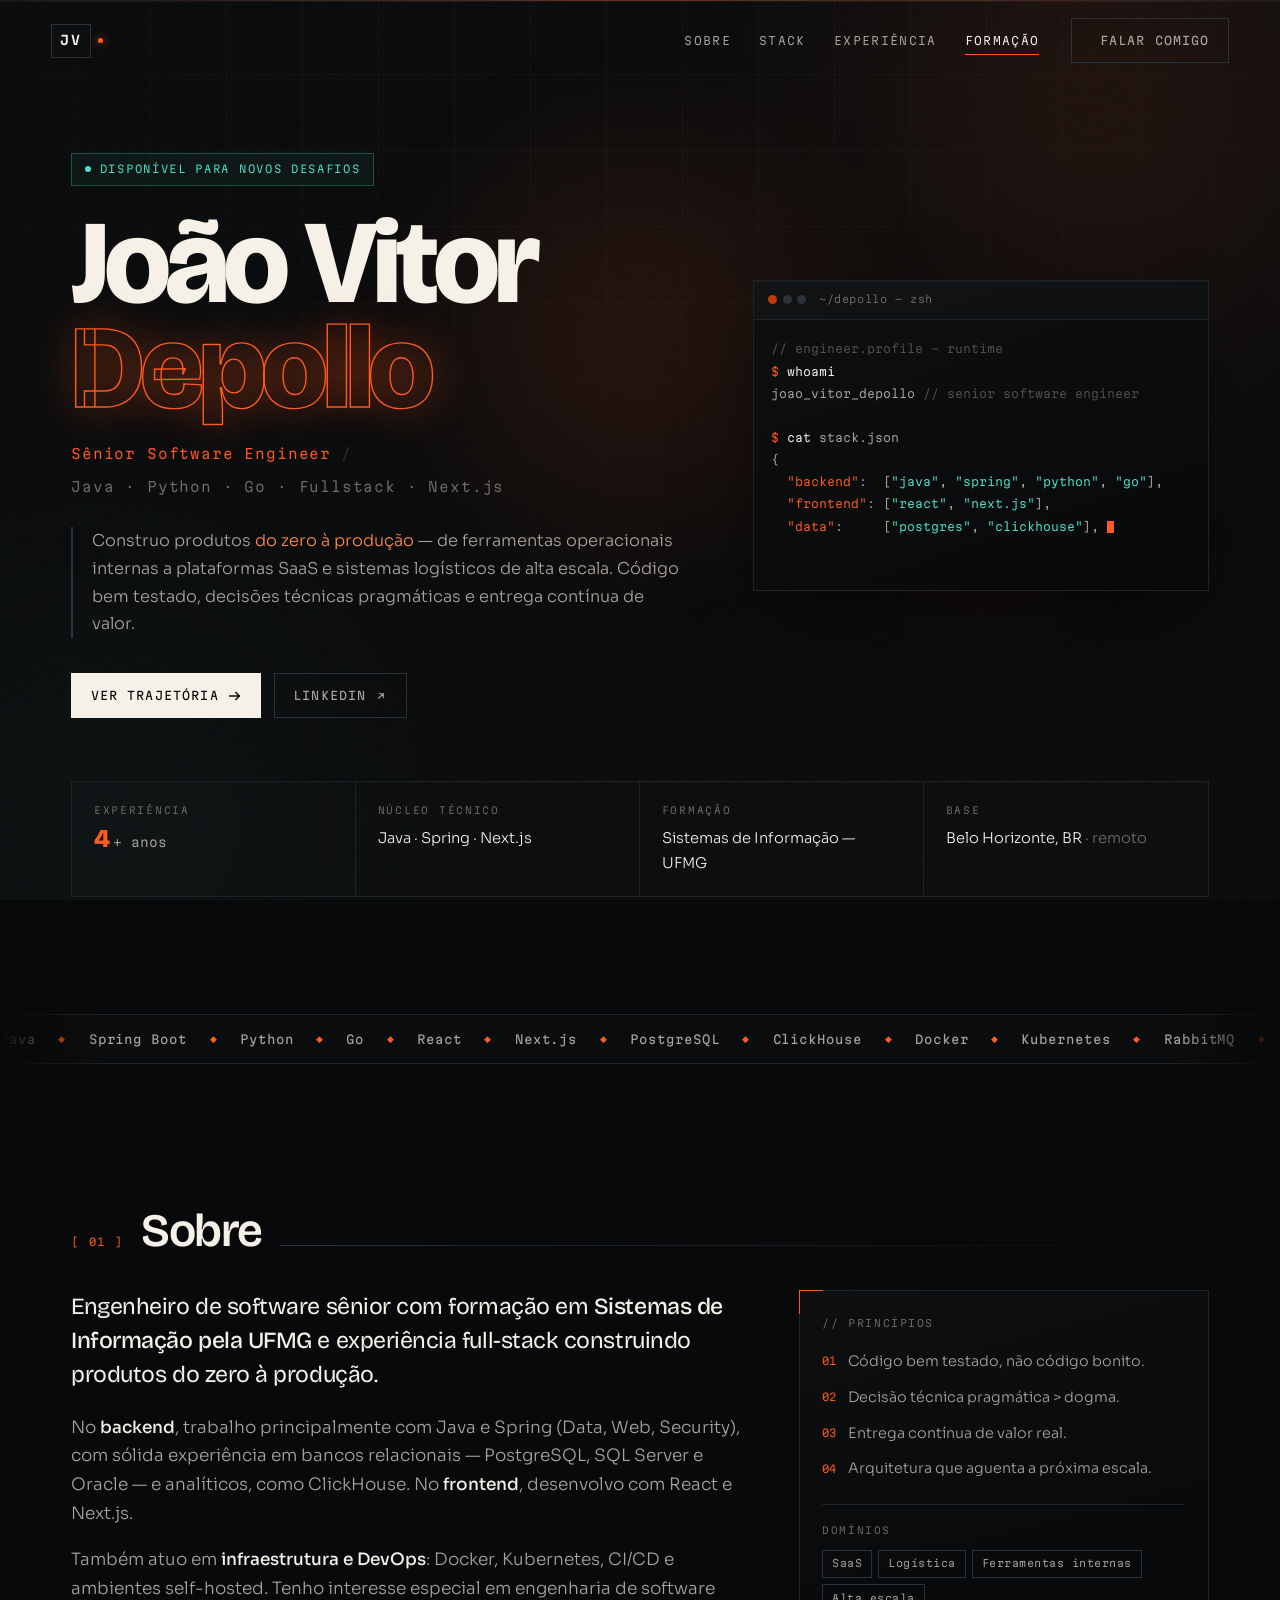
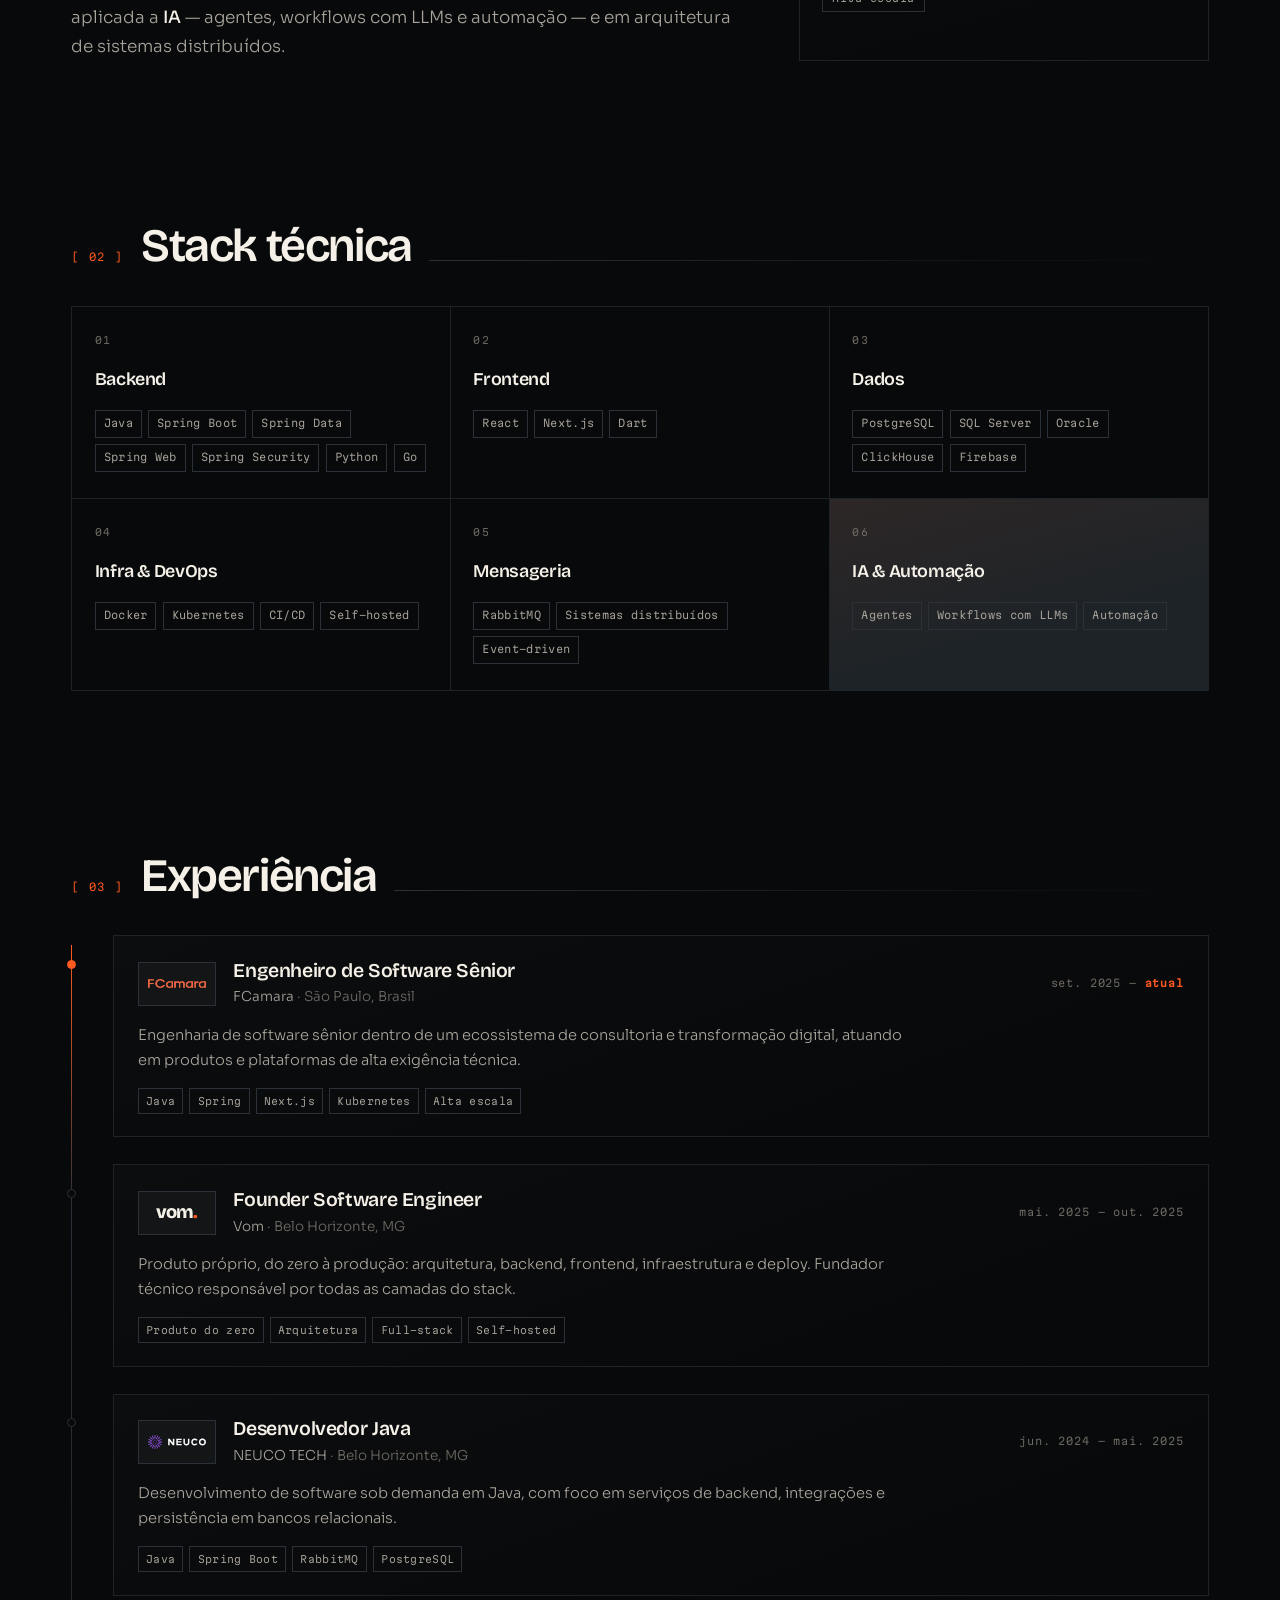
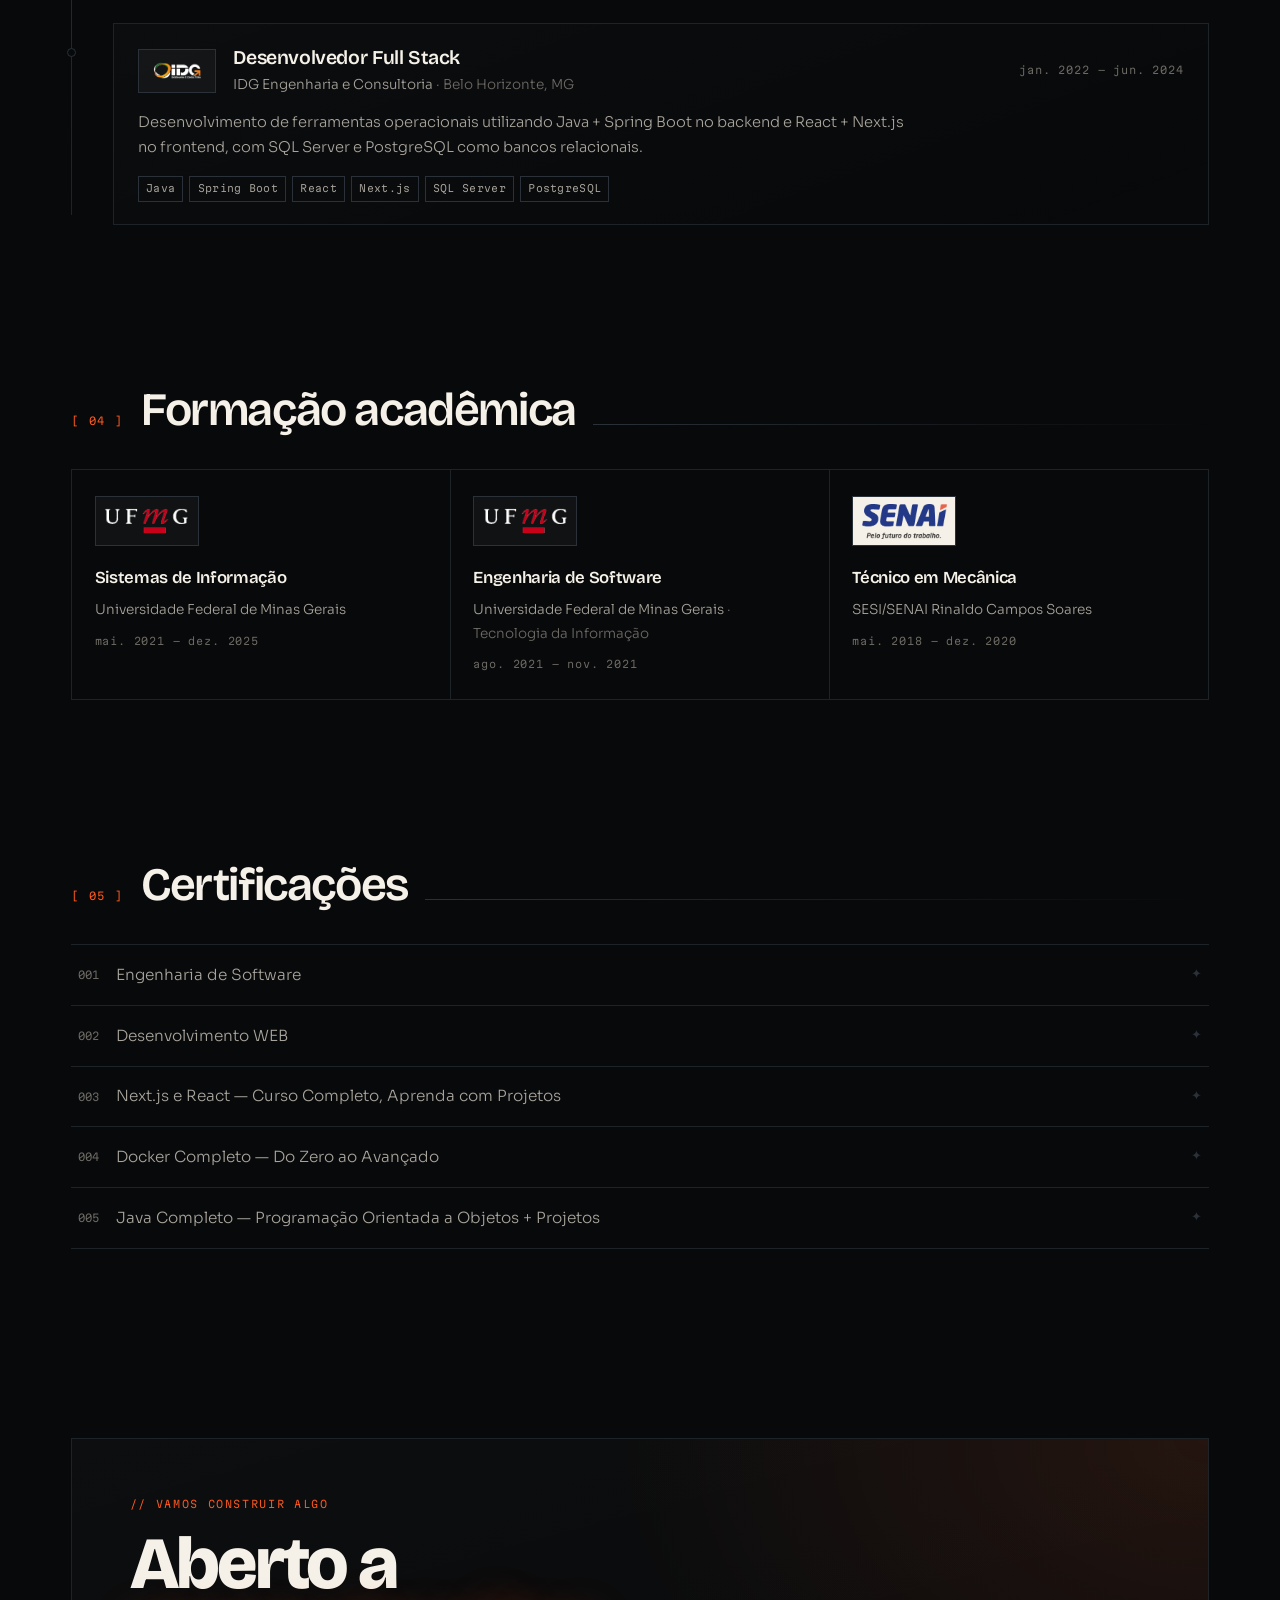
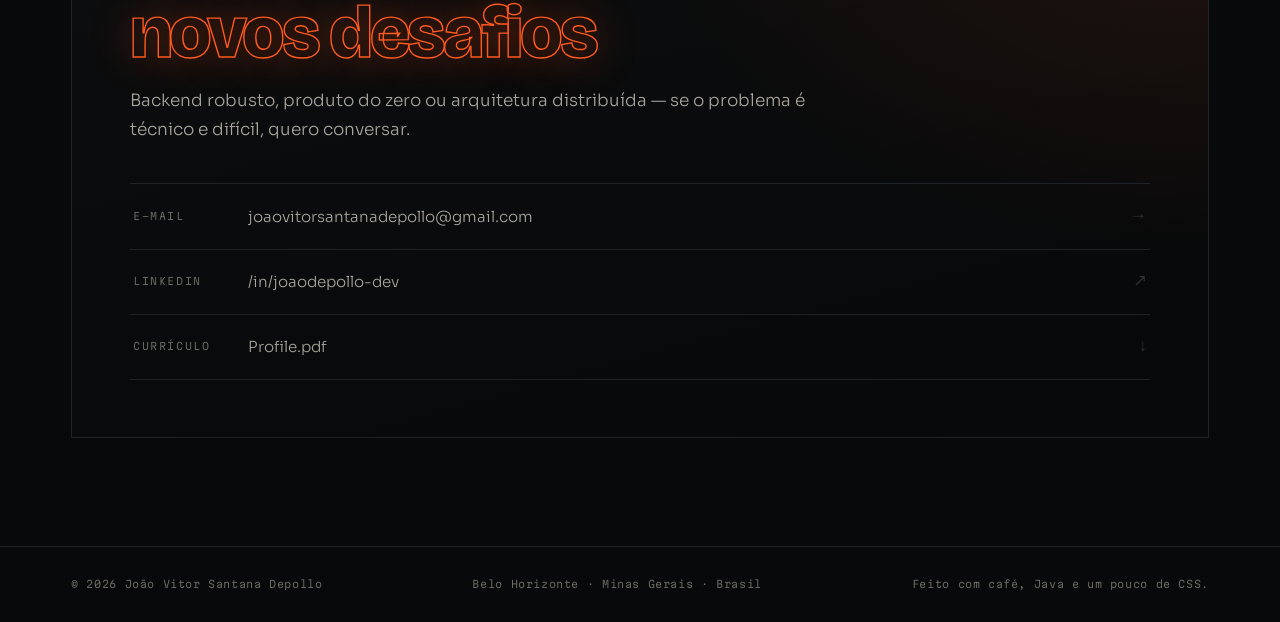
==== index.html @ 7b68668e "feat: landing page do portfólio Página estática em HTML/CSS/JS puro, sem build nem dependências.  - " ====
<!DOCTYPE html>
<html lang="pt-BR">
<head>
<meta charset="UTF-8">
<meta name="viewport" content="width=device-width, initial-scale=1.0">
<title>João Vitor Depollo — Sênior Software Engineer</title>
<meta name="description" content="Engenheiro de software sênior. Java, Spring, Python, Go, React e Next.js. Sistemas distribuídos, infraestrutura e engenharia de software aplicada a IA. Belo Horizonte, Brasil.">
<meta name="author" content="João Vitor Santana Depollo">

<meta property="og:type" content="website">
<meta property="og:title" content="João Vitor Depollo — Sênior Software Engineer">
<meta property="og:description" content="Full-stack do zero à produção: Java + Spring no backend, Next.js no frontend, Kubernetes na base.">
<meta property="og:locale" content="pt_BR">

<link rel="icon" href="data:image/svg+xml,%3Csvg xmlns='http://www.w3.org/2000/svg' viewBox='0 0 32 32'%3E%3Crect width='32' height='32' rx='7' fill='%2308090A'/%3E%3Cpath d='M8 9h4v10.4c0 2.1-1.5 3.6-3.7 3.6H7v-3h1c.7 0 1-.4 1-1.1V9z' fill='%23FF5A1F'/%3E%3Cpath d='M15 9h3.4l2.6 8.2L23.6 9H27l-4.6 14h-2.8L15 9z' fill='%23F5F1E8'/%3E%3C/svg%3E">

<link rel="preconnect" href="https://fonts.googleapis.com">
<link rel="preconnect" href="https://fonts.gstatic.com" crossorigin>
<link href="https://fonts.googleapis.com/css2?family=Bricolage+Grotesque:opsz,wdth,wght@12..96,75..100,400;12..96,75..100,600;12..96,75..100,800&family=Martian+Mono:wght@300;400;600&family=Sora:wght@300;400;500;600&display=swap" rel="stylesheet">

<link rel="stylesheet" href="assets/css/styles.css">
</head>
<body>

<div class="scroll-rail"><div class="scroll-rail__fill" id="scrollFill"></div></div>

<div class="bg-layer" aria-hidden="true">
  <div class="bg-grid"></div>
  <div class="bg-aurora bg-aurora--a"></div>
  <div class="bg-aurora bg-aurora--b"></div>
  <div class="bg-noise"></div>
  <div class="bg-sweep"></div>
</div>

<!-- ══════════════ NAV ══════════════ -->
<header class="nav" id="nav">
  <a class="nav__mark" href="#top" aria-label="Início">
    <span class="nav__mark-glyph">JV</span>
    <span class="nav__mark-dot"></span>
  </a>
  <nav class="nav__links" aria-label="Navegação principal">
    <a href="#sobre" data-nav>Sobre</a>
    <a href="#stack" data-nav>Stack</a>
    <a href="#experiencia" data-nav>Experiência</a>
    <a href="#formacao" data-nav>Formação</a>
  </nav>
  <a class="btn btn--ghost nav__cta" href="mailto:joaovitorsantanadepollo@gmail.com">
    <span class="btn__pulse"></span>Falar comigo
  </a>
</header>

<main id="top">

<!-- ══════════════ HERO ══════════════ -->
<section class="hero" id="hero">
  <div class="hero__spot" id="heroSpot" aria-hidden="true"></div>

  <div class="wrap hero__grid">

    <div class="hero__lead">
      <p class="eyebrow rise" style="--d:0ms">
        <span class="status"><span class="status__dot"></span>disponível para novos desafios</span>
      </p>

      <h1 class="hero__title">
        <span class="rise" style="--d:80ms">João Vitor</span>
        <span class="rise outline" style="--d:170ms">Depollo</span>
      </h1>

      <p class="hero__role rise" style="--d:260ms">
        <span class="tick">Sênior Software&nbsp;Engineer</span>
        <span class="sep">/</span>
        <span class="dim">Java · Python · Go · Fullstack · Next.js</span>
      </p>

      <p class="hero__pitch rise" style="--d:340ms">
        Construo produtos <em>do zero à produção</em> — de ferramentas operacionais internas
        a plataformas SaaS e sistemas logísticos de alta escala. Código bem testado,
        decisões técnicas pragmáticas e entrega contínua de valor.
      </p>

      <div class="hero__actions rise" style="--d:420ms">
        <a class="btn btn--solid" href="#experiencia">
          Ver trajetória
          <svg viewBox="0 0 16 16" width="14" height="14" aria-hidden="true"><path d="M2 8h11M9 4l4 4-4 4" fill="none" stroke="currentColor" stroke-width="1.6" stroke-linecap="square"/></svg>
        </a>
        <a class="btn btn--wire" href="https://www.linkedin.com/in/joaodepollo-dev" target="_blank" rel="noopener">
          LinkedIn
          <svg viewBox="0 0 16 16" width="12" height="12" aria-hidden="true"><path d="M5 11L11 5M11 5H6M11 5v5" fill="none" stroke="currentColor" stroke-width="1.6" stroke-linecap="square"/></svg>
        </a>
      </div>
    </div>

    <!-- terminal -->
    <div class="hero__term rise" style="--d:500ms">
      <div class="term">
        <div class="term__bar">
          <span class="term__lights"><i></i><i></i><i></i></span>
          <span class="term__path">~/depollo — zsh</span>
        </div>
        <pre class="term__body" id="termBody" aria-live="polite"></pre>
      </div>
      <div class="term__glow" aria-hidden="true"></div>
    </div>

  </div>

  <!-- spec sheet -->
  <div class="wrap">
    <dl class="spec rise" style="--d:620ms">
      <div class="spec__cell">
        <dt>Experiência</dt>
        <dd><span class="num" data-count="4">0</span><span class="num-suf">+ anos</span></dd>
      </div>
      <div class="spec__cell">
        <dt>Núcleo técnico</dt>
        <dd>Java · Spring · Next.js</dd>
      </div>
      <div class="spec__cell">
        <dt>Formação</dt>
        <dd>Sistemas de Informação — UFMG</dd>
      </div>
      <div class="spec__cell">
        <dt>Base</dt>
        <dd>Belo Horizonte, BR <span class="dim">· remoto</span></dd>
      </div>
    </dl>
  </div>
</section>

<!-- ══════════════ MARQUEE ══════════════ -->
<div class="marquee" aria-hidden="true">
  <div class="marquee__track">
    <span class="marquee__set">
      <b>Java</b><i>◆</i><b>Spring Boot</b><i>◆</i><b>Python</b><i>◆</i><b>Go</b><i>◆</i><b>React</b><i>◆</i><b>Next.js</b><i>◆</i><b>PostgreSQL</b><i>◆</i><b>ClickHouse</b><i>◆</i><b>Docker</b><i>◆</i><b>Kubernetes</b><i>◆</i><b>RabbitMQ</b><i>◆</i><b>Firebase</b><i>◆</i><b>Dart</b><i>◆</i><b>SQL Server</b><i>◆</i><b>Oracle</b><i>◆</i><b>CI/CD</b><i>◆</i><b>LLM Agents</b><i>◆</i>
    </span>
    <span class="marquee__set">
      <b>Java</b><i>◆</i><b>Spring Boot</b><i>◆</i><b>Python</b><i>◆</i><b>Go</b><i>◆</i><b>React</b><i>◆</i><b>Next.js</b><i>◆</i><b>PostgreSQL</b><i>◆</i><b>ClickHouse</b><i>◆</i><b>Docker</b><i>◆</i><b>Kubernetes</b><i>◆</i><b>RabbitMQ</b><i>◆</i><b>Firebase</b><i>◆</i><b>Dart</b><i>◆</i><b>SQL Server</b><i>◆</i><b>Oracle</b><i>◆</i><b>CI/CD</b><i>◆</i><b>LLM Agents</b><i>◆</i>
    </span>
  </div>
</div>

<!-- ══════════════ SOBRE ══════════════ -->
<section class="section" id="sobre">
  <div class="wrap">
    <header class="s-head reveal">
      <span class="s-head__idx">[ 01 ]</span>
      <h2 class="s-head__title">Sobre</h2>
      <span class="s-head__rule"></span>
    </header>

    <div class="about">
      <div class="about__text reveal">
        <p class="lede">
          Engenheiro de software sênior com formação em <strong>Sistemas de Informação pela UFMG</strong>
          e experiência full-stack construindo produtos do zero à produção.
        </p>
        <p>
          No <strong>backend</strong>, trabalho principalmente com Java e Spring (Data, Web, Security), com sólida
          experiência em bancos relacionais — PostgreSQL, SQL Server e Oracle — e analíticos, como ClickHouse.
          No <strong>frontend</strong>, desenvolvo com React e Next.js.
        </p>
        <p>
          Também atuo em <strong>infraestrutura e DevOps</strong>: Docker, Kubernetes, CI/CD e ambientes self-hosted.
          Tenho interesse especial em engenharia de software aplicada a <strong>IA</strong> — agentes, workflows com
          LLMs e automação — e em arquitetura de sistemas distribuídos.
        </p>
      </div>

      <aside class="about__panel reveal" style="--d:120ms">
        <span class="panel__label">// princípios</span>
        <ul class="principles">
          <li><span class="principles__k">01</span> Código bem testado, não código bonito.</li>
          <li><span class="principles__k">02</span> Decisão técnica pragmática &gt; dogma.</li>
          <li><span class="principles__k">03</span> Entrega contínua de valor real.</li>
          <li><span class="principles__k">04</span> Arquitetura que aguenta a próxima escala.</li>
        </ul>
        <div class="panel__foot">
          <span class="dim">domínios</span>
          <div class="chips">
            <span>SaaS</span><span>Logística</span><span>Ferramentas internas</span><span>Alta escala</span>
          </div>
        </div>
      </aside>
    </div>
  </div>
</section>

<!-- ══════════════ STACK ══════════════ -->
<section class="section" id="stack">
  <div class="wrap">
    <header class="s-head reveal">
      <span class="s-head__idx">[ 02 ]</span>
      <h2 class="s-head__title">Stack técnica</h2>
      <span class="s-head__rule"></span>
    </header>

    <div class="stack-grid">

      <article class="card card--stack reveal" style="--d:0ms">
        <span class="card__num">01</span>
        <h3>Backend</h3>
        <ul class="taglist">
          <li>Java</li><li>Spring Boot</li><li>Spring Data</li><li>Spring Web</li><li>Spring Security</li><li>Python</li><li>Go</li>
        </ul>
      </article>

      <article class="card card--stack reveal" style="--d:60ms">
        <span class="card__num">02</span>
        <h3>Frontend</h3>
        <ul class="taglist">
          <li>React</li><li>Next.js</li><li>Dart</li>
        </ul>
      </article>

      <article class="card card--stack reveal" style="--d:120ms">
        <span class="card__num">03</span>
        <h3>Dados</h3>
        <ul class="taglist">
          <li>PostgreSQL</li><li>SQL Server</li><li>Oracle</li><li>ClickHouse</li><li>Firebase</li>
        </ul>
      </article>

      <article class="card card--stack reveal" style="--d:180ms">
        <span class="card__num">04</span>
        <h3>Infra &amp; DevOps</h3>
        <ul class="taglist">
          <li>Docker</li><li>Kubernetes</li><li>CI/CD</li><li>Self-hosted</li>
        </ul>
      </article>

      <article class="card card--stack reveal" style="--d:240ms">
        <span class="card__num">05</span>
        <h3>Mensageria</h3>
        <ul class="taglist">
          <li>RabbitMQ</li><li>Sistemas distribuídos</li><li>Event-driven</li>
        </ul>
      </article>

      <article class="card card--stack card--accent reveal" style="--d:300ms">
        <span class="card__num">06</span>
        <h3>IA &amp; Automação</h3>
        <ul class="taglist">
          <li>Agentes</li><li>Workflows com LLMs</li><li>Automação</li>
        </ul>
      </article>

    </div>
  </div>
</section>

<!-- ══════════════ EXPERIÊNCIA ══════════════ -->
<section class="section" id="experiencia">
  <div class="wrap">
    <header class="s-head reveal">
      <span class="s-head__idx">[ 03 ]</span>
      <h2 class="s-head__title">Experiência</h2>
      <span class="s-head__rule"></span>
    </header>

    <ol class="tl">

      <li class="tl__item reveal">
        <span class="tl__node tl__node--live"></span>
        <div class="tl__card">
          <div class="tl__brand">
            <!-- fonte: https://fcamara.com/wp-content/uploads/2025/08/logo-fcamara.png -->
            <span class="plate"><img src="assets/logos/fcamara.png" alt="Logo FCamara" loading="lazy"></span>
            <div class="tl__meta">
              <h3>Engenheiro de Software Sênior</h3>
              <p class="tl__org">FCamara <span class="dim">· São Paulo, Brasil</span></p>
            </div>
            <span class="tl__when">set. 2025 — <b class="now">atual</b></span>
          </div>
          <p class="tl__desc">
            Engenharia de software sênior dentro de um ecossistema de consultoria e transformação digital,
            atuando em produtos e plataformas de alta exigência técnica.
          </p>
          <ul class="taglist taglist--sm">
            <li>Java</li><li>Spring</li><li>Next.js</li><li>Kubernetes</li><li>Alta escala</li>
          </ul>
        </div>
      </li>

      <li class="tl__item reveal">
        <span class="tl__node"></span>
        <div class="tl__card">
          <div class="tl__brand">
            <span class="plate plate--mono" aria-hidden="true">vom<i>.</i></span>
            <div class="tl__meta">
              <h3>Founder Software Engineer</h3>
              <p class="tl__org">Vom <span class="dim">· Belo Horizonte, MG</span></p>
            </div>
            <span class="tl__when">mai. 2025 — out. 2025</span>
          </div>
          <p class="tl__desc">
            Produto próprio, do zero à produção: arquitetura, backend, frontend, infraestrutura e deploy.
            Fundador técnico responsável por todas as camadas do stack.
          </p>
          <ul class="taglist taglist--sm">
            <li>Produto do zero</li><li>Arquitetura</li><li>Full-stack</li><li>Self-hosted</li>
          </ul>
        </div>
      </li>

      <li class="tl__item reveal">
        <span class="tl__node"></span>
        <div class="tl__card">
          <div class="tl__brand">
            <!-- fonte: https://www.neuco.tech/logo.svg -->
            <span class="plate"><img src="assets/logos/neuco.svg" alt="Logo NEUCO Tecnologia" loading="lazy"></span>
            <div class="tl__meta">
              <h3>Desenvolvedor Java</h3>
              <p class="tl__org">NEUCO TECH <span class="dim">· Belo Horizonte, MG</span></p>
            </div>
            <span class="tl__when">jun. 2024 — mai. 2025</span>
          </div>
          <p class="tl__desc">
            Desenvolvimento de software sob demanda em Java, com foco em serviços de backend,
            integrações e persistência em bancos relacionais.
          </p>
          <ul class="taglist taglist--sm">
            <li>Java</li><li>Spring Boot</li><li>RabbitMQ</li><li>PostgreSQL</li>
          </ul>
        </div>
      </li>

      <li class="tl__item reveal">
        <span class="tl__node"></span>
        <div class="tl__card">
          <div class="tl__brand">
            <!-- fonte: https://static.wixstatic.com/media/a500e0_18ce5ac7789f44e6abd86265ad8ff646~mv2.png (idgengenharia.com) -->
            <span class="plate"><img src="assets/logos/idg.png" alt="Logo IDG Engenharia e Consultoria" loading="lazy"></span>
            <div class="tl__meta">
              <h3>Desenvolvedor Full Stack</h3>
              <p class="tl__org">IDG Engenharia e Consultoria <span class="dim">· Belo Horizonte, MG</span></p>
            </div>
            <span class="tl__when">jan. 2022 — jun. 2024</span>
          </div>
          <p class="tl__desc">
            Desenvolvimento de ferramentas operacionais utilizando Java + Spring Boot no backend
            e React + Next.js no frontend, com SQL Server e PostgreSQL como bancos relacionais.
          </p>
          <ul class="taglist taglist--sm">
            <li>Java</li><li>Spring Boot</li><li>React</li><li>Next.js</li><li>SQL Server</li><li>PostgreSQL</li>
          </ul>
        </div>
      </li>

    </ol>
  </div>
</section>

<!-- ══════════════ FORMAÇÃO ══════════════ -->
<section class="section" id="formacao">
  <div class="wrap">
    <header class="s-head reveal">
      <span class="s-head__idx">[ 04 ]</span>
      <h2 class="s-head__title">Formação acadêmica</h2>
      <span class="s-head__rule"></span>
    </header>

    <div class="edu-grid">

      <article class="card card--edu reveal">
        <!-- fonte: https://dcc.ufmg.br/wp-content/uploads/2020/12/ufmg-branca-vermelha.png -->
        <span class="plate plate--wide"><img src="assets/logos/ufmg.png" alt="Logo UFMG" loading="lazy"></span>
        <h3>Sistemas de Informação</h3>
        <p class="card__org">Universidade Federal de Minas Gerais</p>
        <p class="card__when">mai. 2021 — dez. 2025</p>
      </article>

      <article class="card card--edu reveal" style="--d:80ms">
        <span class="plate plate--wide"><img src="assets/logos/ufmg.png" alt="Logo UFMG" loading="lazy"></span>
        <h3>Engenharia de Software</h3>
        <p class="card__org">Universidade Federal de Minas Gerais <span class="dim">· Tecnologia da Informação</span></p>
        <p class="card__when">ago. 2021 — nov. 2021</p>
      </article>

      <article class="card card--edu reveal" style="--d:160ms">
        <!-- fonte: https://www.fiemg.com.br/senai/wp-content/uploads/sites/12/2023/02/senai.png -->
        <span class="plate plate--wide plate--light"><img src="assets/logos/senai.png" alt="Logo SENAI" loading="lazy"></span>
        <h3>Técnico em Mecânica</h3>
        <p class="card__org">SESI/SENAI Rinaldo Campos Soares</p>
        <p class="card__when">mai. 2018 — dez. 2020</p>
      </article>

    </div>
  </div>
</section>

<!-- ══════════════ CERTIFICAÇÕES ══════════════ -->
<section class="section" id="certificacoes">
  <div class="wrap">
    <header class="s-head reveal">
      <span class="s-head__idx">[ 05 ]</span>
      <h2 class="s-head__title">Certificações</h2>
      <span class="s-head__rule"></span>
    </header>

    <ul class="certs">
      <li class="certs__row reveal"><span class="certs__k">001</span><span class="certs__t">Engenharia de Software</span><span class="certs__mark">✦</span></li>
      <li class="certs__row reveal"><span class="certs__k">002</span><span class="certs__t">Desenvolvimento WEB</span><span class="certs__mark">✦</span></li>
      <li class="certs__row reveal"><span class="certs__k">003</span><span class="certs__t">Next.js e React — Curso Completo, Aprenda com Projetos</span><span class="certs__mark">✦</span></li>
      <li class="certs__row reveal"><span class="certs__k">004</span><span class="certs__t">Docker Completo — Do Zero ao Avançado</span><span class="certs__mark">✦</span></li>
      <li class="certs__row reveal"><span class="certs__k">005</span><span class="certs__t">Java Completo — Programação Orientada a Objetos + Projetos</span><span class="certs__mark">✦</span></li>
    </ul>
  </div>
</section>

<!-- ══════════════ CONTATO ══════════════ -->
<section class="section section--cta" id="contato">
  <div class="wrap">
    <div class="cta reveal">
      <span class="cta__eyebrow">// vamos construir algo</span>
      <h2 class="cta__title">Aberto a<br><span class="outline">novos desafios</span></h2>
      <p class="cta__sub">
        Backend robusto, produto do zero ou arquitetura distribuída — se o problema é técnico e difícil, quero conversar.
      </p>

      <div class="cta__links">
        <a class="linkrow" href="mailto:joaovitorsantanadepollo@gmail.com">
          <span class="linkrow__k">E-mail</span>
          <span class="linkrow__v">joaovitorsantanadepollo@gmail.com</span>
          <span class="linkrow__arrow">→</span>
        </a>
        <a class="linkrow" href="https://www.linkedin.com/in/joaodepollo-dev" target="_blank" rel="noopener">
          <span class="linkrow__k">LinkedIn</span>
          <span class="linkrow__v">/in/joaodepollo-dev</span>
          <span class="linkrow__arrow">↗</span>
        </a>
        <a class="linkrow" href="Profile.pdf" target="_blank" rel="noopener">
          <span class="linkrow__k">Currículo</span>
          <span class="linkrow__v">Profile.pdf</span>
          <span class="linkrow__arrow">↓</span>
        </a>
      </div>
    </div>
  </div>
</section>

</main>

<footer class="foot">
  <div class="wrap foot__grid">
    <span>© <span id="yr">2026</span> João Vitor Santana Depollo</span>
    <span class="dim">Belo Horizonte · Minas Gerais · Brasil</span>
    <span class="dim">Feito com café, Java e um pouco de CSS.</span>
  </div>
</footer>

<script src="assets/js/main.js"></script>
</body>
</html>
---- assets/css/styles.css ----
/* ═══════════════════════════════════════════════════
   João Vitor Depollo — landing
   Direção: engenharia industrial / terminal, escuro,
   laranja-reator sobre grafite, tipografia técnica.
   ═══════════════════════════════════════════════════ */

:root{
  --ink:        #08090A;
  --ink-2:      #0D0F11;
  --ink-3:      #121517;
  --line:       #1E2327;
  --line-2:     #2A3138;
  --bone:       #F5F1E8;
  --bone-dim:   #A8A49C;
  --bone-mute:  #6E6B65;

  --flare:      #FF5A1F;
  --flare-hi:   #FF8A4C;
  --flare-lo:   #C13B08;
  --cyan:       #4DE0C8;

  --ff-display: 'Bricolage Grotesque', 'Helvetica Neue', sans-serif;
  --ff-body:    'Sora', -apple-system, sans-serif;
  --ff-mono:    'Martian Mono', 'SF Mono', ui-monospace, monospace;

  --gut: clamp(1.25rem, 4vw, 4rem);
  --max: 1240px;

  --ease: cubic-bezier(.22,1,.36,1);
}

*,*::before,*::after{ box-sizing:border-box; margin:0; padding:0 }

/* clip (não hidden) preserva o position:fixed do nav e do fundo */
html{ scroll-behavior:smooth; -webkit-text-size-adjust:100%; overflow-x:clip }

body{
  background:var(--ink);
  color:var(--bone);
  font-family:var(--ff-body);
  font-weight:300;
  font-size:clamp(.95rem,.55vw + .82rem,1.0625rem);
  line-height:1.7;
  overflow-x:clip;
  -webkit-font-smoothing:antialiased;
}

::selection{ background:var(--flare); color:var(--ink) }

a{ color:inherit; text-decoration:none }
img{ max-width:100%; display:block }
strong{ font-weight:500; color:var(--bone) }
em{ font-style:normal; color:var(--flare-hi) }

.wrap{ width:100%; max-width:var(--max); margin-inline:auto; padding-inline:var(--gut) }
.dim{ color:var(--bone-mute) }

/* ─────────── fundo atmosférico ─────────── */
.bg-layer{ position:fixed; inset:0; z-index:0; pointer-events:none; overflow:hidden }

.bg-grid{
  position:absolute; inset:-2px;
  background-image:
    linear-gradient(to right, rgba(255,255,255,.028) 1px, transparent 1px),
    linear-gradient(to bottom, rgba(255,255,255,.028) 1px, transparent 1px);
  background-size:76px 76px;
  mask-image:radial-gradient(ellipse 120% 90% at 50% 0%, #000 20%, transparent 78%);
}

.bg-aurora{ position:absolute; border-radius:50%; filter:blur(120px); opacity:.5 }
.bg-aurora--a{
  width:52vw; height:52vw; top:-18vw; right:-12vw;
  background:radial-gradient(circle, rgba(255,90,31,.30), transparent 66%);
  animation:drift 26s var(--ease) infinite alternate;
}
.bg-aurora--b{
  width:44vw; height:44vw; bottom:-16vw; left:-14vw;
  background:radial-gradient(circle, rgba(77,224,200,.13), transparent 66%);
  animation:drift 34s var(--ease) infinite alternate-reverse;
}
@keyframes drift{ to{ transform:translate3d(5%,7%,0) scale(1.16) } }

.bg-noise{
  position:absolute; inset:0; opacity:.045; mix-blend-mode:overlay;
  background-image:url("data:image/svg+xml,%3Csvg xmlns='http://www.w3.org/2000/svg' width='180' height='180'%3E%3Cfilter id='n'%3E%3CfeTurbulence type='fractalNoise' baseFrequency='.85' numOctaves='4'/%3E%3C/filter%3E%3Crect width='100%25' height='100%25' filter='url(%23n)'/%3E%3C/svg%3E");
}

.bg-sweep{
  position:absolute; left:0; right:0; height:1px; top:0;
  background:linear-gradient(90deg, transparent, rgba(255,90,31,.55), transparent);
  animation:sweep 9s linear infinite;
  opacity:.6;
}
@keyframes sweep{ 0%{ top:-2% } 100%{ top:102% } }

/* ─────────── trilho de scroll ─────────── */
.scroll-rail{
  position:fixed; top:0; left:0; right:0; height:2px; z-index:120;
  background:rgba(255,255,255,.05);
}
.scroll-rail__fill{
  height:100%; width:0;
  background:linear-gradient(90deg, var(--flare-lo), var(--flare), var(--flare-hi));
  box-shadow:0 0 12px rgba(255,90,31,.7);
}

/* ─────────── nav ─────────── */
.nav{
  position:fixed; top:0; left:0; right:0; z-index:100;
  display:flex; align-items:center; gap:2rem;
  padding:1.15rem var(--gut);
  transition:background .4s var(--ease), backdrop-filter .4s var(--ease),
             border-color .4s var(--ease), padding .4s var(--ease);
  border-bottom:1px solid transparent;
}
.nav.is-stuck{
  background:rgba(8,9,10,.78);
  backdrop-filter:blur(18px) saturate(140%);
  border-bottom-color:var(--line);
  padding-block:.8rem;
}

.nav__mark{
  position:relative; display:inline-flex; align-items:center; gap:.45rem;
  font-family:var(--ff-mono); font-weight:600; font-size:.8rem; letter-spacing:.14em;
}
.nav__mark-glyph{
  padding:.32rem .5rem; border:1px solid var(--line-2);
  background:var(--ink-2); color:var(--bone);
  transition:border-color .3s, color .3s;
}
.nav__mark:hover .nav__mark-glyph{ border-color:var(--flare); color:var(--flare) }
.nav__mark-dot{
  width:5px; height:5px; background:var(--flare); border-radius:50%;
  box-shadow:0 0 10px var(--flare);
  animation:blip 2.4s ease-in-out infinite;
}
@keyframes blip{ 0%,100%{ opacity:1 } 50%{ opacity:.25 } }

.nav__links{ display:flex; gap:1.75rem; margin-left:auto }
.nav__links a{
  position:relative; font-family:var(--ff-mono); font-size:.7rem;
  letter-spacing:.12em; text-transform:uppercase; color:var(--bone-dim);
  padding-block:.3rem; transition:color .28s;
}
.nav__links a::after{
  content:''; position:absolute; left:0; bottom:0; height:1px; width:0;
  background:var(--flare); transition:width .34s var(--ease);
}
.nav__links a:hover,.nav__links a.is-active{ color:var(--bone) }
.nav__links a:hover::after,.nav__links a.is-active::after{ width:100% }

/* ─────────── botões ─────────── */
.btn{
  display:inline-flex; align-items:center; gap:.55rem;
  font-family:var(--ff-mono); font-size:.72rem; font-weight:400;
  letter-spacing:.1em; text-transform:uppercase;
  padding:.72rem 1.15rem; border:1px solid var(--line-2);
  position:relative; overflow:hidden;
  transition:color .3s, border-color .3s, transform .3s var(--ease);
}
.btn::before{
  content:''; position:absolute; inset:0; background:var(--flare);
  transform:translateY(101%); transition:transform .38s var(--ease); z-index:-1;
}
.btn:hover::before{ transform:translateY(0) }
.btn:hover{ color:var(--ink); border-color:var(--flare) }
.btn:active{ transform:translateY(1px) }
.btn > *{ position:relative; z-index:1 }

.btn--solid{ background:var(--bone); color:var(--ink); border-color:var(--bone) }
.btn--solid::before{ background:var(--flare) }
.btn--wire{ color:var(--bone-dim) }
.btn--ghost{ color:var(--bone-dim); border-color:var(--line-2) }
.nav__cta{ flex-shrink:0 }
@media (max-width:820px){ .nav__cta{ display:none } }

/* ─────────── hero ─────────── */
.hero{
  position:relative; z-index:1; overflow:hidden;
  padding-top:clamp(8rem,17vh,12rem);
  padding-bottom:clamp(3rem,6vh,5rem);
}
.hero__spot{
  position:absolute; width:640px; height:640px; border-radius:50%;
  background:radial-gradient(circle, rgba(255,90,31,.12), transparent 62%);
  transform:translate(-50%,-50%); left:50%; top:35%;
  transition:left .5s var(--ease), top .5s var(--ease);
  pointer-events:none; filter:blur(30px);
}

.hero__grid{
  display:grid; gap:clamp(2.5rem,5vw,4.5rem);
  grid-template-columns:minmax(0,1.15fr) minmax(0,.85fr);
  align-items:center;
}
@media (max-width:960px){ .hero__grid{ grid-template-columns:1fr } }

.eyebrow{ margin-bottom:1.6rem }
.status{
  display:inline-flex; align-items:center; gap:.55rem;
  font-family:var(--ff-mono); font-size:.66rem; letter-spacing:.16em;
  text-transform:uppercase; color:var(--cyan);
  border:1px solid rgba(77,224,200,.28); background:rgba(77,224,200,.05);
  padding:.4rem .8rem;
}
.status__dot{
  width:6px; height:6px; border-radius:50%; background:var(--cyan);
  box-shadow:0 0 0 0 rgba(77,224,200,.6); animation:ping 2.2s ease-out infinite;
}
@keyframes ping{
  0%{ box-shadow:0 0 0 0 rgba(77,224,200,.55) }
  70%{ box-shadow:0 0 0 9px rgba(77,224,200,0) }
  100%{ box-shadow:0 0 0 0 rgba(77,224,200,0) }
}

.hero__title{
  font-family:var(--ff-display); font-weight:800;
  font-size:clamp(3.2rem,9.5vw,7.4rem);
  line-height:.88; letter-spacing:-.045em; margin-bottom:1.4rem;
}
.hero__title span{ display:block }
.outline{
  color:transparent;
  -webkit-text-stroke:1.4px var(--flare);
  text-shadow:0 0 44px rgba(255,90,31,.32);
}

.hero__role{
  font-family:var(--ff-mono); font-size:clamp(.72rem,1.4vw,.86rem);
  letter-spacing:.06em; display:flex; flex-wrap:wrap; gap:.6rem;
  align-items:baseline; margin-bottom:1.8rem;
}
.tick{ color:var(--flare) }
.sep{ color:var(--line-2) }

.hero__pitch{
  max-width:56ch; color:var(--bone-dim); font-size:1.02rem;
  border-left:2px solid var(--line-2); padding-left:1.2rem;
  margin-bottom:2.2rem;
}

.hero__actions{ display:flex; flex-wrap:wrap; gap:.8rem }

/* terminal */
.hero__term{ position:relative }
.term{
  border:1px solid var(--line); background:linear-gradient(160deg,var(--ink-2),var(--ink));
  box-shadow:0 30px 80px -30px rgba(0,0,0,.9), inset 0 1px 0 rgba(255,255,255,.03);
  position:relative; z-index:2;
}
.term__bar{
  display:flex; align-items:center; gap:.8rem;
  padding:.65rem .9rem; border-bottom:1px solid var(--line);
  background:rgba(255,255,255,.015);
}
.term__lights{ display:flex; gap:.35rem }
.term__lights i{ width:9px; height:9px; border-radius:50%; background:var(--line-2) }
.term__lights i:first-child{ background:var(--flare-lo) }
.term__path{ font-family:var(--ff-mono); font-size:.64rem; color:var(--bone-mute); letter-spacing:.06em }

.term__body{
  font-family:var(--ff-mono); font-size:.71rem; line-height:1.95;
  padding:1.15rem 1.1rem 1.4rem; min-height:270px;
  white-space:pre-wrap; word-break:break-word; color:var(--bone-dim);
}
.term__body .c-key{ color:var(--flare) }
.term__body .c-str{ color:var(--cyan) }
.term__body .c-cm{ color:var(--bone-mute); opacity:.7 }
.term__body .c-fn{ color:var(--bone) }
.caret{
  display:inline-block; width:7px; height:1em; background:var(--flare);
  vertical-align:-2px; animation:caret 1s steps(2) infinite;
}
@keyframes caret{ 50%{ opacity:0 } }

.term__glow{
  position:absolute; inset:14% -6% -12% -6%; z-index:1;
  background:radial-gradient(ellipse at center, rgba(255,90,31,.2), transparent 66%);
  filter:blur(50px);
}

/* spec sheet */
.spec{
  margin-top:clamp(3rem,7vh,5rem);
  display:grid; grid-template-columns:repeat(4,1fr);
  border:1px solid var(--line); background:rgba(255,255,255,.012);
}
@media (max-width:860px){ .spec{ grid-template-columns:repeat(2,1fr) } }
@media (max-width:460px){ .spec{ grid-template-columns:1fr } }

.spec__cell{ padding:1.25rem 1.35rem; border-right:1px solid var(--line); position:relative }
.spec__cell:last-child{ border-right:none }
@media (max-width:860px){
  .spec__cell:nth-child(2n){ border-right:none }
  .spec__cell:nth-child(-n+2){ border-bottom:1px solid var(--line) }
}
@media (max-width:460px){
  .spec__cell{ border-right:none; border-bottom:1px solid var(--line) }
  .spec__cell:last-child{ border-bottom:none }
}
.spec dt{
  font-family:var(--ff-mono); font-size:.6rem; letter-spacing:.18em;
  text-transform:uppercase; color:var(--bone-mute); margin-bottom:.5rem;
}
.spec dd{ font-size:.92rem; color:var(--bone) }
.num{ font-family:var(--ff-display); font-weight:800; font-size:1.6rem; color:var(--flare); line-height:1 }
.num-suf{ font-family:var(--ff-mono); font-size:.78rem; color:var(--bone-dim); margin-left:.2rem }

/* ─────────── marquee ─────────── */
.marquee{
  position:relative; z-index:1; overflow:hidden;
  border-block:1px solid var(--line);
  background:rgba(255,255,255,.014);
  padding-block:.85rem; margin-block:clamp(3rem,7vh,5.5rem);
  mask-image:linear-gradient(90deg,transparent,#000 8%,#000 92%,transparent);
}
.marquee__track{ display:flex; width:max-content; animation:slide 42s linear infinite }
.marquee:hover .marquee__track{ animation-play-state:paused }
@keyframes slide{ to{ transform:translateX(-50%) } }
.marquee__set{
  display:flex; align-items:center; gap:1.4rem; padding-right:1.4rem;
  font-family:var(--ff-mono); font-size:.75rem; letter-spacing:.08em;
  white-space:nowrap;
}
.marquee__set b{ font-weight:400; color:var(--bone-dim) }
.marquee__set i{ font-style:normal; color:var(--flare); font-size:.55rem }

/* ─────────── seções ─────────── */
.section{ position:relative; z-index:1; padding-block:clamp(3.5rem,9vh,7rem) }

.s-head{
  display:flex; align-items:baseline; gap:1.1rem;
  margin-bottom:clamp(2rem,4vh,3.2rem);
}
.s-head__idx{
  font-family:var(--ff-mono); font-size:.66rem; letter-spacing:.16em;
  color:var(--flare); flex-shrink:0;
}
.s-head__title{
  font-family:var(--ff-display); font-weight:600;
  font-size:clamp(1.7rem,4.2vw,2.9rem); letter-spacing:-.03em; line-height:1;
}
.s-head__rule{ flex:1; height:1px; background:linear-gradient(90deg,var(--line-2),transparent) }

/* sobre */
.about{
  display:grid; gap:clamp(1.5rem,3.5vw,3rem);
  grid-template-columns:minmax(0,1.25fr) minmax(0,.75fr);
}
@media (max-width:900px){ .about{ grid-template-columns:1fr } }
.about__text p + p{ margin-top:1.05rem }
.lede{
  font-family:var(--ff-display); font-weight:400;
  font-size:clamp(1.1rem,2.2vw,1.45rem); line-height:1.45;
  letter-spacing:-.02em; color:var(--bone); margin-bottom:1.4rem !important;
}
.about__text p:not(.lede){ color:var(--bone-dim) }

.about__panel{
  border:1px solid var(--line); background:linear-gradient(165deg,rgba(255,255,255,.026),transparent);
  padding:1.5rem 1.4rem; position:relative;
}
.about__panel::before{
  content:''; position:absolute; top:-1px; left:-1px; width:24px; height:24px;
  border-top:1px solid var(--flare); border-left:1px solid var(--flare);
}
.panel__label{
  font-family:var(--ff-mono); font-size:.62rem; letter-spacing:.16em;
  text-transform:uppercase; color:var(--bone-mute); display:block; margin-bottom:1.1rem;
}
.principles{ list-style:none; display:grid; gap:.85rem }
.principles li{
  display:flex; gap:.75rem; font-size:.9rem; line-height:1.55; color:var(--bone-dim);
}
.principles__k{
  font-family:var(--ff-mono); font-size:.66rem; color:var(--flare);
  padding-top:.22rem; flex-shrink:0;
}
.panel__foot{ margin-top:1.5rem; padding-top:1.1rem; border-top:1px solid var(--line) }
.panel__foot .dim{
  font-family:var(--ff-mono); font-size:.6rem; letter-spacing:.16em;
  text-transform:uppercase; display:block; margin-bottom:.7rem;
}
.chips{ display:flex; flex-wrap:wrap; gap:.4rem }
.chips span{
  font-family:var(--ff-mono); font-size:.63rem; letter-spacing:.05em;
  border:1px solid var(--line-2); padding:.28rem .55rem; color:var(--bone-dim);
}

/* cards / stack */
/* 6 cards → 3/2/1 colunas preenchem as linhas sem buracos */
.stack-grid{
  display:grid; gap:1px; background:var(--line);
  grid-template-columns:repeat(3,minmax(0,1fr));
  border:1px solid var(--line);
}
@media (max-width:900px){ .stack-grid{ grid-template-columns:repeat(2,minmax(0,1fr)) } }
@media (max-width:560px){ .stack-grid{ grid-template-columns:1fr } }

.card{ background:var(--ink); padding:1.6rem 1.4rem; position:relative; transition:background .35s }

/* dentro das grades de 1px, o card mantém o fundo e só o conteúdo revela —
   senão a cor do divisor vaza como um bloco cinza */
.card.reveal{ opacity:1; transform:none }
.card.reveal > *{
  opacity:0; transform:translateY(22px);
  transition:opacity .8s var(--ease), transform .8s var(--ease);
  transition-delay:var(--d,0ms);
}
.card.reveal.is-in > *{ opacity:1; transform:none }
.card--stack{ min-height:190px }
.card--stack:hover{ background:var(--ink-3) }
.card--stack::after{
  content:''; position:absolute; left:0; top:0; width:2px; height:0;
  background:var(--flare); transition:height .42s var(--ease);
}
.card--stack:hover::after{ height:100% }
.card--accent{ background:linear-gradient(165deg,rgba(255,90,31,.07),transparent 62%) }
.card--accent:hover{ background:linear-gradient(165deg,rgba(255,90,31,.12),transparent 62%) }

.card__num{
  font-family:var(--ff-mono); font-size:.62rem; letter-spacing:.16em;
  color:var(--bone-mute); display:block; margin-bottom:.9rem;
}
.card h3{
  font-family:var(--ff-display); font-weight:600; font-size:1.12rem;
  letter-spacing:-.02em; margin-bottom:1rem;
}

.taglist{ list-style:none; display:flex; flex-wrap:wrap; gap:.38rem }
.taglist li{
  font-family:var(--ff-mono); font-size:.65rem; letter-spacing:.03em;
  color:var(--bone-dim); border:1px solid var(--line-2);
  padding:.26rem .5rem; transition:border-color .28s, color .28s;
}
.card:hover .taglist li{ border-color:var(--line-2) }
.taglist li:hover{ border-color:var(--flare); color:var(--flare) }
.taglist--sm li{ font-size:.62rem; padding:.22rem .45rem }

/* ─────────── timeline ─────────── */
.tl{ list-style:none; position:relative; padding-left:clamp(1.5rem,4vw,2.6rem) }
.tl::before{
  content:''; position:absolute; left:0; top:.6rem; bottom:.6rem; width:1px;
  background:linear-gradient(180deg,var(--flare),var(--line-2) 30%,var(--line));
}
.tl__item{ position:relative; padding-bottom:clamp(1.25rem,3vh,2rem) }
.tl__item:last-child{ padding-bottom:0 }

.tl__node{
  position:absolute; left:calc(clamp(1.5rem,4vw,2.6rem) * -1); top:1.55rem;
  width:9px; height:9px; border-radius:50%;
  background:var(--ink); border:1px solid var(--line-2);
  transform:translateX(-4px);
}
.tl__node--live{
  background:var(--flare); border-color:var(--flare);
  box-shadow:0 0 0 0 rgba(255,90,31,.6); animation:ping-o 2.4s ease-out infinite;
}
@keyframes ping-o{
  0%{ box-shadow:0 0 0 0 rgba(255,90,31,.5) }
  70%{ box-shadow:0 0 0 11px rgba(255,90,31,0) }
  100%{ box-shadow:0 0 0 0 rgba(255,90,31,0) }
}

.tl__card{
  border:1px solid var(--line); padding:1.4rem 1.5rem;
  background:linear-gradient(160deg,rgba(255,255,255,.018),transparent);
  transition:border-color .35s, transform .35s var(--ease), background .35s;
}
.tl__card:hover{
  border-color:var(--line-2); transform:translateX(4px);
  background:linear-gradient(160deg,rgba(255,255,255,.032),transparent);
}

.tl__brand{
  display:flex; align-items:center; gap:1.1rem; flex-wrap:wrap;
  margin-bottom:.9rem;
}
.plate{
  flex-shrink:0; width:78px; height:44px;
  display:grid; place-items:center; padding:.42rem .55rem;
  border:1px solid var(--line-2); background:rgba(255,255,255,.035);
  transition:border-color .32s, background .32s;
}
.tl__card:hover .plate, .card--edu:hover .plate{
  border-color:var(--flare); background:rgba(255,90,31,.07);
}
.plate img{ max-height:100%; width:auto; object-fit:contain }
.plate--wide{ width:104px; height:50px; margin-bottom:1.15rem }
.plate--light{ background:var(--bone) }
.card--edu:hover .plate--light{ background:var(--bone) }
/* flex, não grid: no grid o "vom" e o "." viram itens separados e empilham */
.plate--mono{
  display:flex; align-items:center; justify-content:center;
  font-family:var(--ff-display); font-weight:800; font-size:1.15rem;
  letter-spacing:-.05em; color:var(--bone); white-space:nowrap;
}
.plate--mono i{ font-style:normal; color:var(--flare) }

.tl__meta{ min-width:0; flex:1 }
.tl__meta h3{
  font-family:var(--ff-display); font-weight:600;
  font-size:clamp(1.02rem,2vw,1.22rem); letter-spacing:-.02em; line-height:1.25;
}
.tl__org{ font-size:.85rem; color:var(--bone-dim); margin-top:.15rem }
.tl__when{
  font-family:var(--ff-mono); font-size:.65rem; letter-spacing:.08em;
  color:var(--bone-mute); margin-left:auto; white-space:nowrap;
}
.now{ color:var(--flare); font-weight:600 }
.tl__desc{ font-size:.92rem; color:var(--bone-dim); margin-bottom:.95rem; max-width:70ch }

/* ─────────── formação ─────────── */
.edu-grid{
  display:grid; gap:1px; background:var(--line); border:1px solid var(--line);
  grid-template-columns:repeat(3,minmax(0,1fr));
}
@media (max-width:840px){ .edu-grid{ grid-template-columns:1fr } }
.card--edu{ padding:1.6rem 1.4rem; transition:background .35s }
.card--edu:hover{ background:var(--ink-3) }
.card--edu h3{ margin-bottom:.35rem; font-size:1.05rem }
.card__org{ font-size:.85rem; color:var(--bone-dim) }
.card__when{
  font-family:var(--ff-mono); font-size:.64rem; letter-spacing:.08em;
  color:var(--bone-mute); margin-top:.7rem;
}

/* ─────────── certificações ─────────── */
.certs{ list-style:none; border-top:1px solid var(--line) }
.certs__row{
  display:flex; align-items:center; gap:1.1rem;
  padding:1.05rem .4rem; border-bottom:1px solid var(--line);
  transition:padding-left .38s var(--ease), background .32s;
}
.certs__row:hover{ padding-left:1.2rem; background:rgba(255,255,255,.02) }
.certs__k{ font-family:var(--ff-mono); font-size:.66rem; color:var(--bone-mute); flex-shrink:0 }
.certs__t{ font-size:.96rem; color:var(--bone-dim); transition:color .3s }
.certs__row:hover .certs__t{ color:var(--bone) }
.certs__mark{ margin-left:auto; color:var(--line-2); font-size:.8rem; transition:color .3s, transform .4s var(--ease) }
.certs__row:hover .certs__mark{ color:var(--flare); transform:rotate(90deg) }

/* ─────────── cta ─────────── */
.section--cta{ padding-block:clamp(4.5rem,12vh,9rem) }
.cta{
  border:1px solid var(--line); padding:clamp(2rem,5vw,3.6rem);
  background:
    radial-gradient(ellipse 90% 120% at 100% 0%, rgba(255,90,31,.1), transparent 58%),
    linear-gradient(165deg, rgba(255,255,255,.024), transparent);
  position:relative; overflow:hidden;
}
.cta::after{
  content:''; position:absolute; right:-1px; bottom:-1px; width:44px; height:44px;
  border-right:1px solid var(--flare); border-bottom:1px solid var(--flare);
}
.cta__eyebrow{
  font-family:var(--ff-mono); font-size:.64rem; letter-spacing:.16em;
  text-transform:uppercase; color:var(--flare); display:block; margin-bottom:1rem;
}
.cta__title{
  font-family:var(--ff-display); font-weight:800;
  font-size:clamp(2.2rem,6.5vw,4.6rem); line-height:.94;
  letter-spacing:-.045em; margin-bottom:1.2rem;
}
.cta__sub{ color:var(--bone-dim); max-width:52ch; margin-bottom:2.4rem }

.cta__links{ display:grid; border-top:1px solid var(--line) }
.linkrow{
  display:flex; align-items:center; gap:1.2rem; flex-wrap:wrap;
  padding:1.1rem .2rem; border-bottom:1px solid var(--line);
  transition:padding-left .38s var(--ease);
}
.linkrow:hover{ padding-left:1rem }
.linkrow__k{
  font-family:var(--ff-mono); font-size:.63rem; letter-spacing:.16em;
  text-transform:uppercase; color:var(--bone-mute); width:96px; flex-shrink:0;
}
.linkrow__v{ font-size:.95rem; color:var(--bone-dim); transition:color .3s; word-break:break-all }
.linkrow:hover .linkrow__v{ color:var(--flare) }
.linkrow__arrow{ margin-left:auto; color:var(--line-2); transition:color .3s, transform .38s var(--ease) }
.linkrow:hover .linkrow__arrow{ color:var(--flare); transform:translateX(5px) }

/* ─────────── footer ─────────── */
.foot{
  position:relative; z-index:1; border-top:1px solid var(--line);
  padding-block:1.8rem; font-family:var(--ff-mono); font-size:.64rem;
  letter-spacing:.06em; color:var(--bone-mute);
}
.foot__grid{ display:flex; flex-wrap:wrap; gap:1rem 2rem; justify-content:space-between }

/* ─────────── ajustes de tela estreita ─────────── */
@media (max-width:820px){
  /* nav vira uma faixa rolável em vez de quebrar linha */
  .nav__links{
    gap:1.1rem; overflow-x:auto; scrollbar-width:none;
    -webkit-overflow-scrolling:touch; padding-bottom:2px;
  }
  .nav__links::-webkit-scrollbar{ display:none }
  .nav__links a{ white-space:nowrap }
}

@media (max-width:640px){
  .hero{ padding-top:7rem }
  .hero__pitch{ font-size:.95rem }
  .hero__actions .btn{ flex:1 1 auto; justify-content:center }

  /* a data sai do canto e vira legenda acima do cargo */
  .tl__brand{ gap:.85rem }
  .tl__when{ margin-left:0; order:-1; flex-basis:100% }
  .tl__card{ padding:1.15rem 1.1rem }
  .tl__card:hover{ transform:none }

  .about__panel{ padding:1.25rem 1.15rem }
  .cta__links .linkrow{ gap:.3rem }
  .linkrow__k{ width:100%; }
  .linkrow__arrow{ margin-left:auto }
  .certs__row{ gap:.8rem; align-items:flex-start }
  .foot__grid{ gap:.6rem; flex-direction:column }
}

/* ─────────── animações de entrada ─────────── */
.rise{ opacity:0; transform:translateY(26px); animation:rise .95s var(--ease) forwards; animation-delay:var(--d,0ms) }
@keyframes rise{ to{ opacity:1; transform:none } }

.reveal{ opacity:0; transform:translateY(30px); transition:opacity .85s var(--ease), transform .85s var(--ease); transition-delay:var(--d,0ms) }
.reveal.is-in{ opacity:1; transform:none }

@media (prefers-reduced-motion:reduce){
  *,*::before,*::after{ animation-duration:.01ms !important; animation-iteration-count:1 !important; transition-duration:.01ms !important }
  .rise,.reveal{ opacity:1; transform:none }
  html{ scroll-behavior:auto }
}
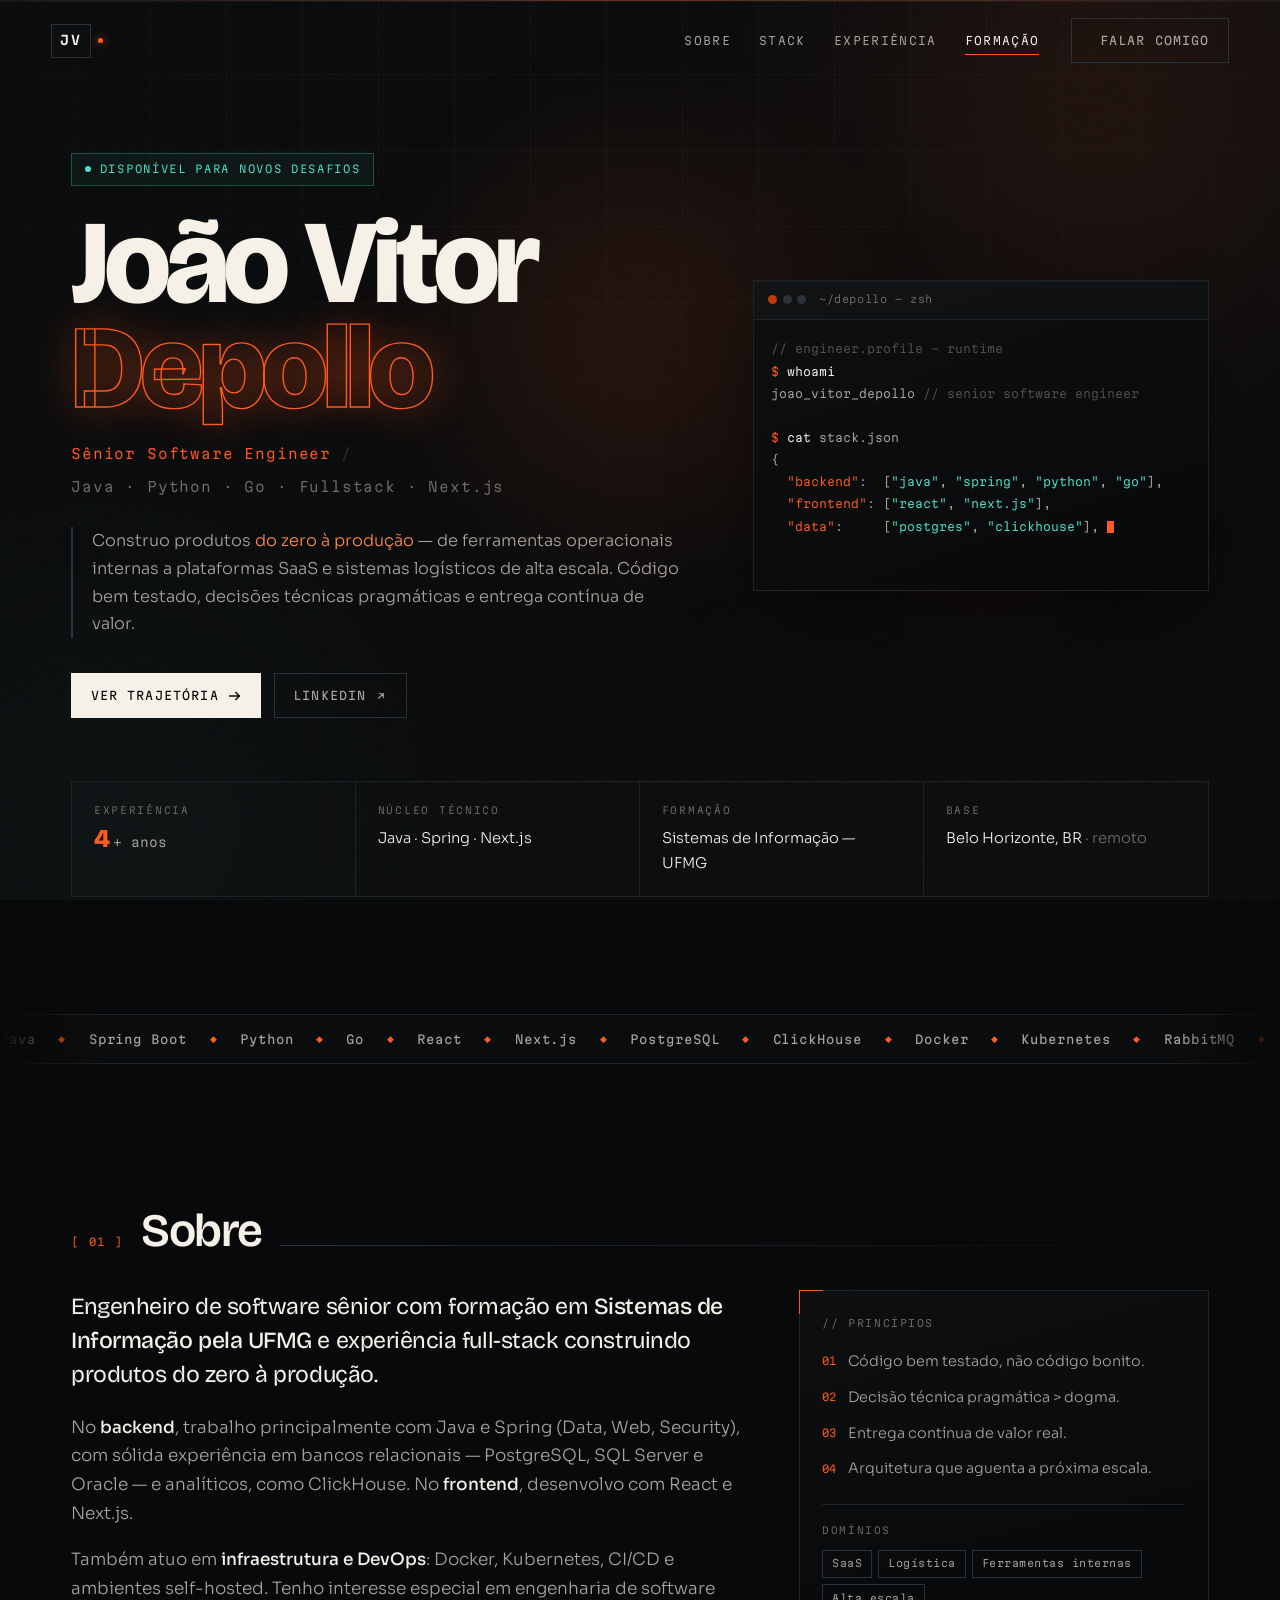
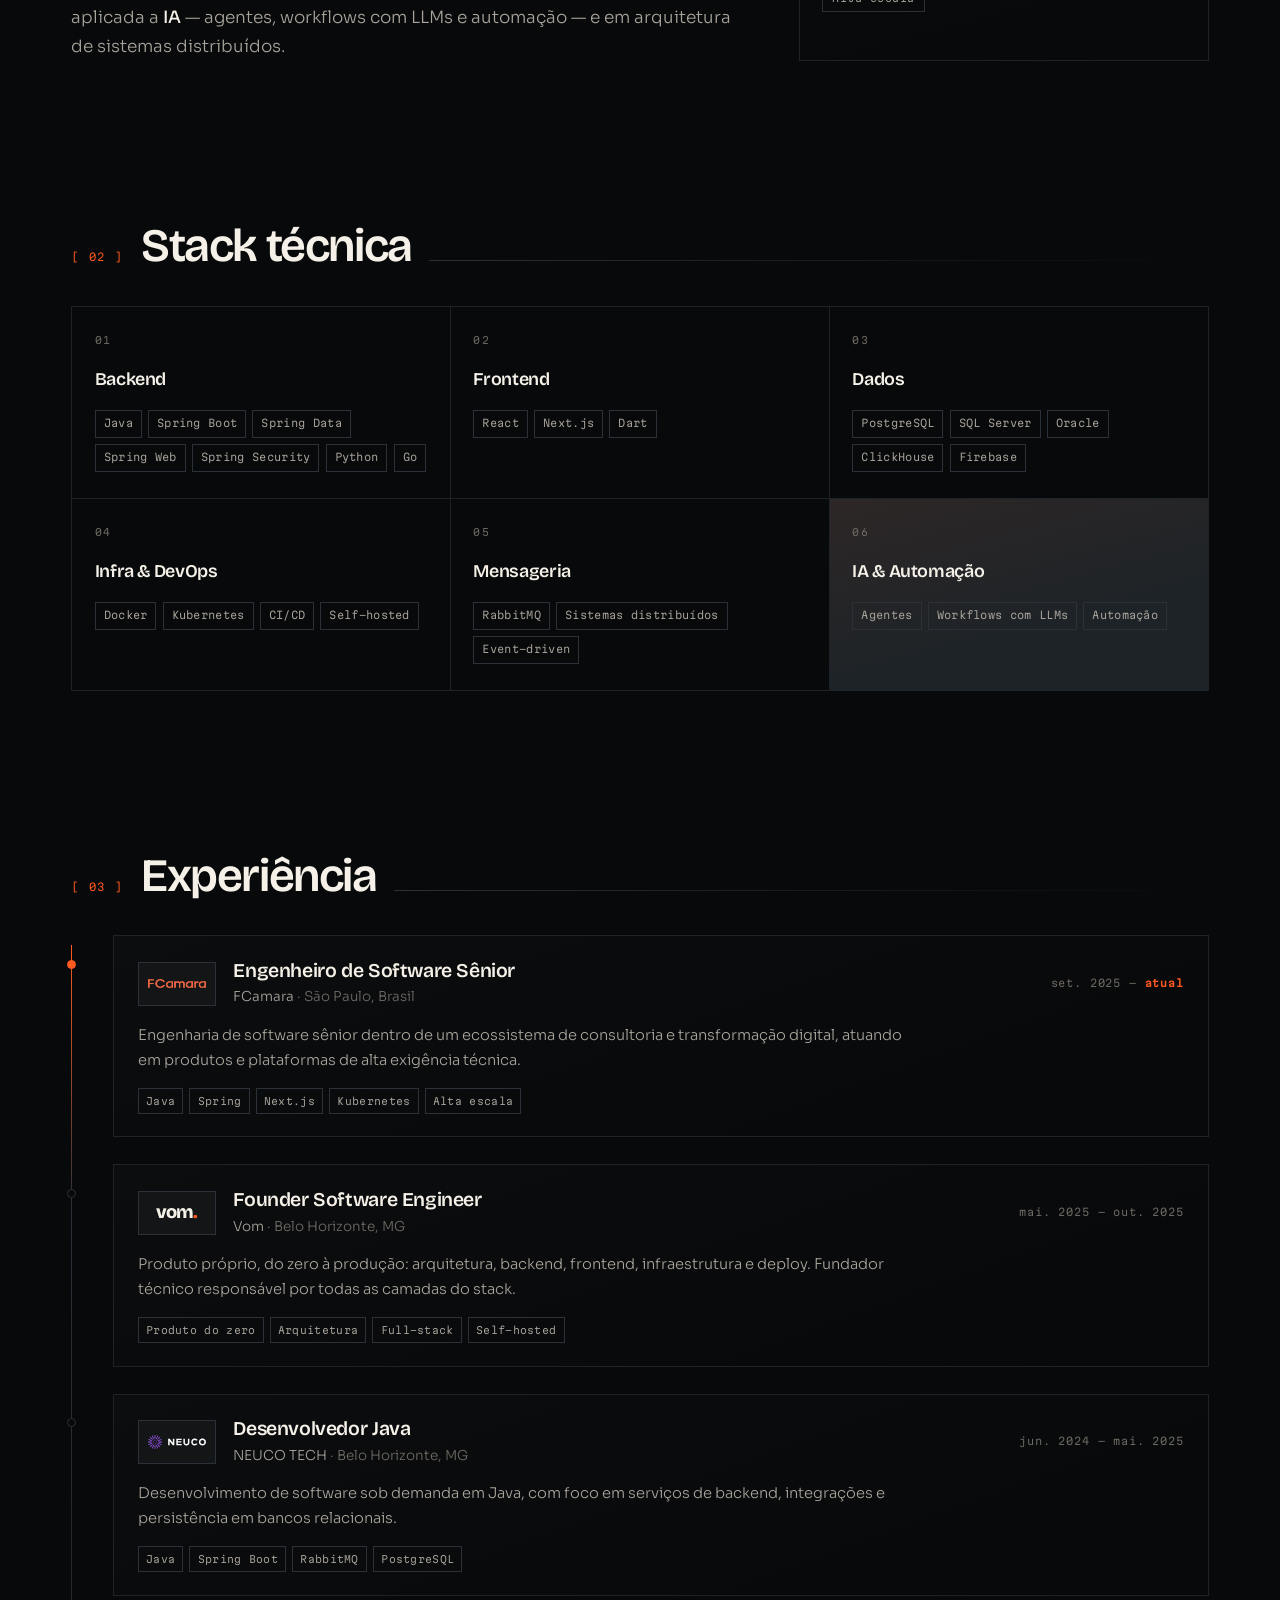
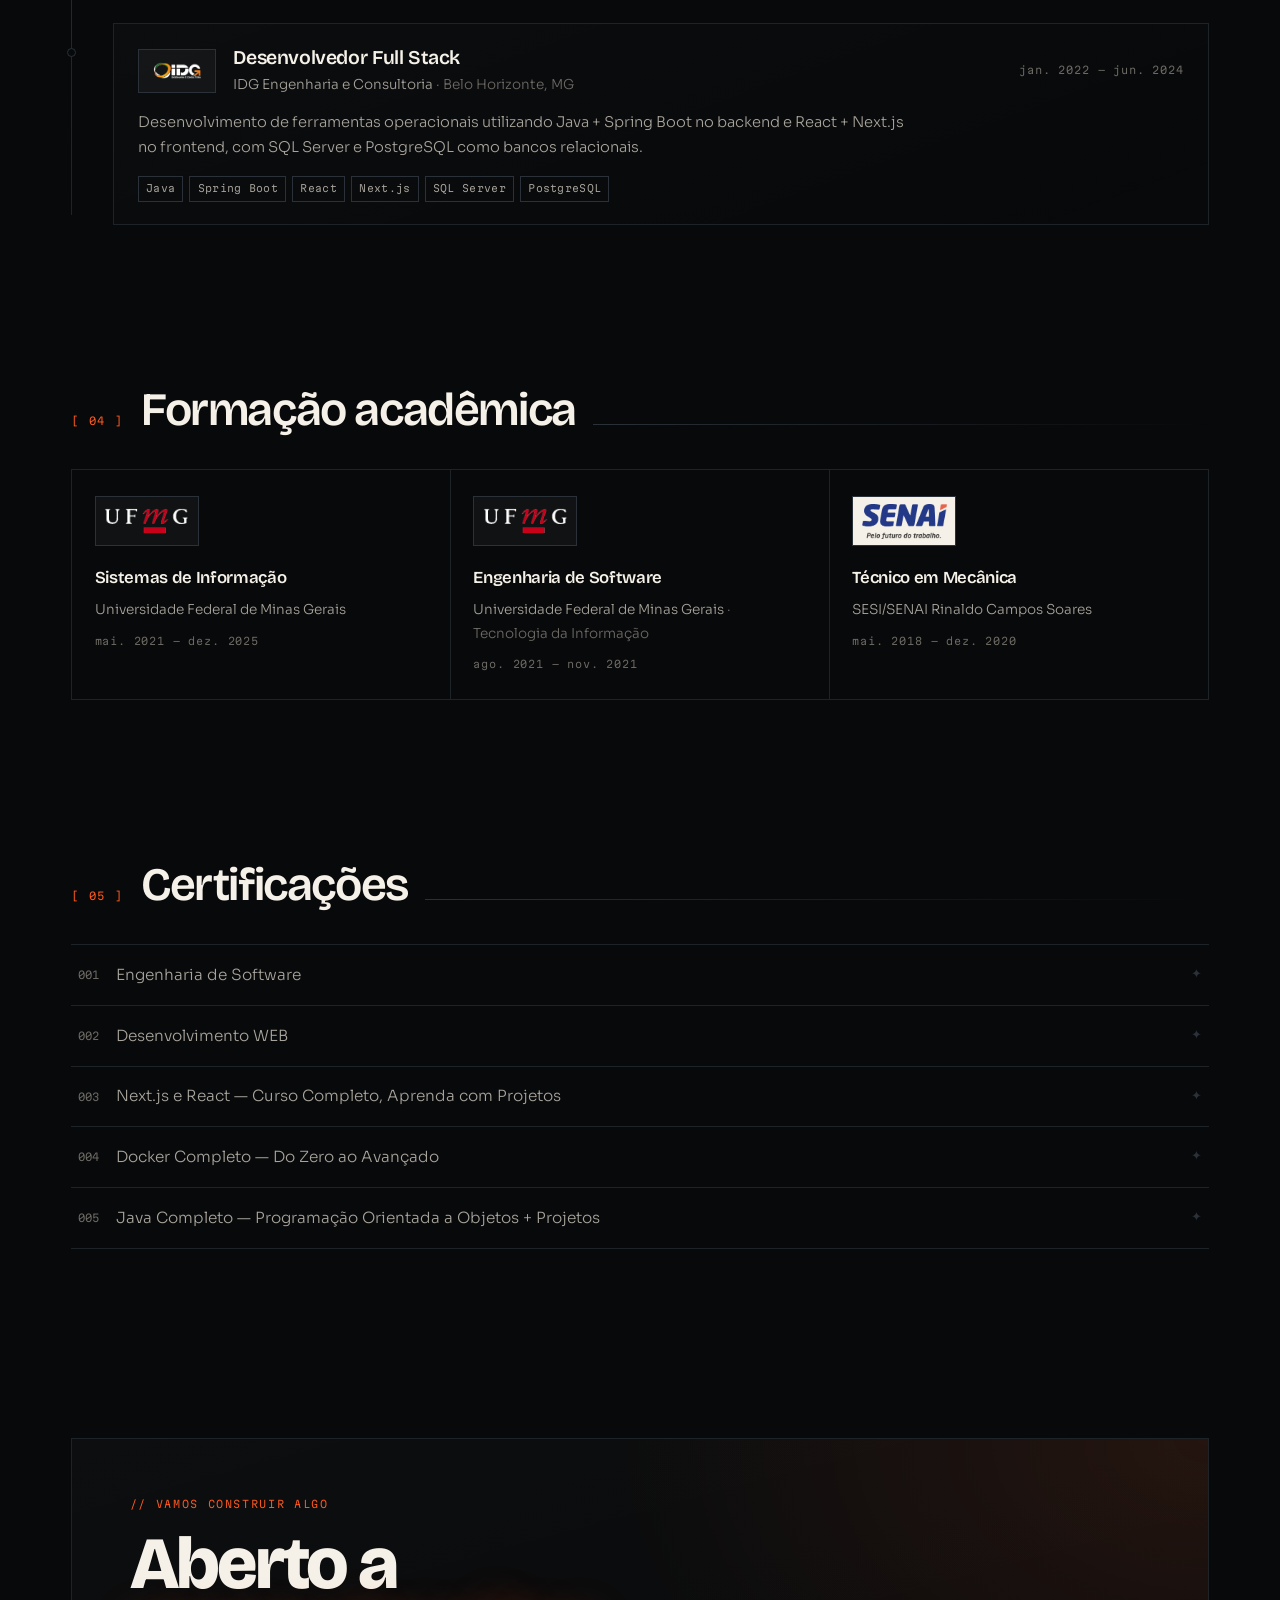
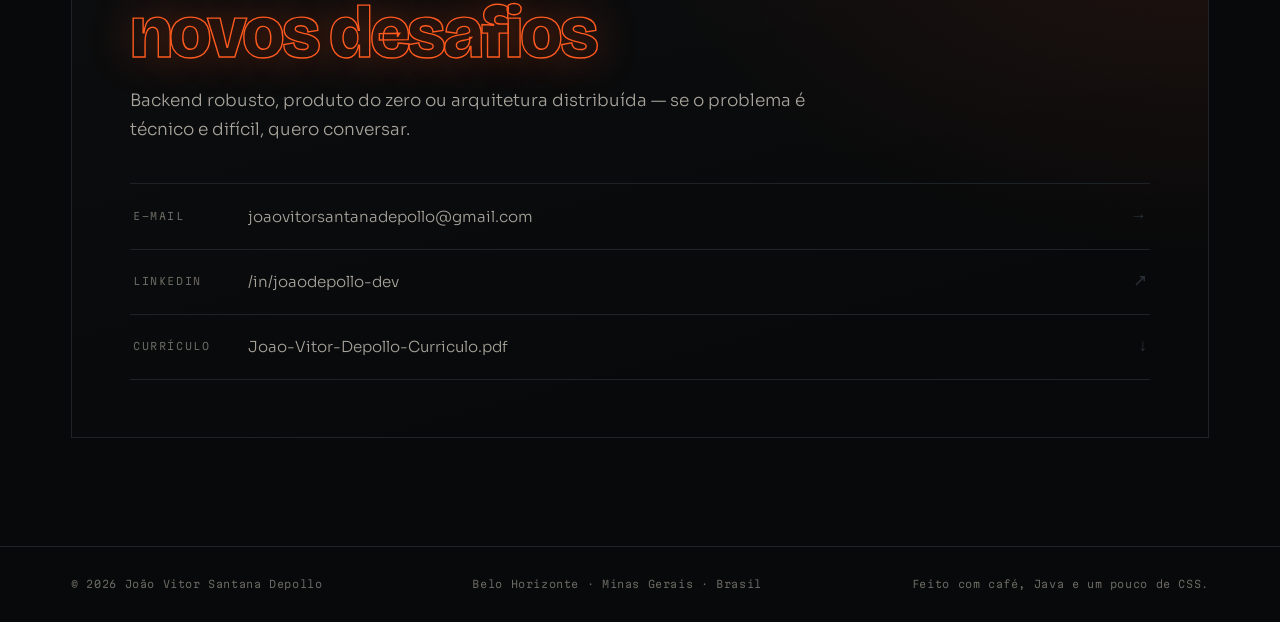
==== commit 74a657c7: "feat: página 404 personalizada e currículo com nome indexável - Adiciona 404.html no mesmo visual do" ====
--- a/index.html
+++ b/index.html
@@ -3,14 +3,31 @@
 <head>
 <meta charset="UTF-8">
 <meta name="viewport" content="width=device-width, initial-scale=1.0">
-<title>João Vitor Depollo — Sênior Software Engineer</title>
-<meta name="description" content="Engenheiro de software sênior. Java, Spring, Python, Go, React e Next.js. Sistemas distribuídos, infraestrutura e engenharia de software aplicada a IA. Belo Horizonte, Brasil.">
+<title>João Vitor Depollo — Engenheiro de Software Sênior | Java</title>
+<meta name="description" content="Engenheiro de software sênior em Belo Horizonte. Java, Spring, Python, Go, React e Next.js. Sistemas distribuídos, Kubernetes e IA aplicada.">
 <meta name="author" content="João Vitor Santana Depollo">
-
-<meta property="og:type" content="website">
-<meta property="og:title" content="João Vitor Depollo — Sênior Software Engineer">
-<meta property="og:description" content="Full-stack do zero à produção: Java + Spring no backend, Next.js no frontend, Kubernetes na base.">
+<link rel="canonical" href="https://www.joao-depollo.com.br/">
+<meta name="robots" content="index, follow, max-image-preview:large, max-snippet:-1">
+<meta name="theme-color" content="#08090A">
+
+<meta property="og:type" content="profile">
+<meta property="og:site_name" content="João Vitor Depollo">
+<meta property="og:url" content="https://www.joao-depollo.com.br/">
+<meta property="og:title" content="João Vitor Depollo — Engenheiro de Software Sênior">
+<meta property="og:description" content="Full-stack do zero à produção: Java + Spring no backend, Next.js no frontend, Kubernetes na base. Belo Horizonte, Brasil.">
 <meta property="og:locale" content="pt_BR">
+<meta property="og:image" content="https://www.joao-depollo.com.br/assets/og-image.jpg">
+<meta property="og:image:type" content="image/jpeg">
+<meta property="og:image:width" content="1200">
+<meta property="og:image:height" content="630">
+<meta property="og:image:alt" content="João Vitor Depollo — Sênior Software Engineer. Java, Spring, Python, Go, React, Next.js, Kubernetes.">
+<meta property="profile:first_name" content="João Vitor">
+<meta property="profile:last_name" content="Santana Depollo">
+
+<meta name="twitter:card" content="summary_large_image">
+<meta name="twitter:title" content="João Vitor Depollo — Engenheiro de Software Sênior">
+<meta name="twitter:description" content="Full-stack do zero à produção: Java + Spring no backend, Next.js no frontend, Kubernetes na base.">
+<meta name="twitter:image" content="https://www.joao-depollo.com.br/assets/og-image.jpg">
 
 <link rel="icon" href="data:image/svg+xml,%3Csvg xmlns='http://www.w3.org/2000/svg' viewBox='0 0 32 32'%3E%3Crect width='32' height='32' rx='7' fill='%2308090A'/%3E%3Cpath d='M8 9h4v10.4c0 2.1-1.5 3.6-3.7 3.6H7v-3h1c.7 0 1-.4 1-1.1V9z' fill='%23FF5A1F'/%3E%3Cpath d='M15 9h3.4l2.6 8.2L23.6 9H27l-4.6 14h-2.8L15 9z' fill='%23F5F1E8'/%3E%3C/svg%3E">
 
@@ -19,6 +36,83 @@
 <link href="https://fonts.googleapis.com/css2?family=Bricolage+Grotesque:opsz,wdth,wght@12..96,75..100,400;12..96,75..100,600;12..96,75..100,800&family=Martian+Mono:wght@300;400;600&family=Sora:wght@300;400;500;600&display=swap" rel="stylesheet">
 
 <link rel="stylesheet" href="assets/css/styles.css">
+
+<!-- Dados estruturados: ajudam Google e ATS a entender quem é, onde trabalha e o que domina -->
+<script type="application/ld+json">
+{
+  "@context": "https://schema.org",
+  "@graph": [
+    {
+      "@type": "Person",
+      "@id": "https://www.joao-depollo.com.br/#pessoa",
+      "name": "João Vitor Santana Depollo",
+      "alternateName": "João Vitor Depollo",
+      "givenName": "João Vitor",
+      "familyName": "Santana Depollo",
+      "jobTitle": "Engenheiro de Software Sênior",
+      "description": "Engenheiro de software sênior com formação em Sistemas de Informação pela UFMG e experiência full-stack construindo produtos do zero à produção — de ferramentas operacionais internas a plataformas SaaS e sistemas logísticos de alta escala.",
+      "url": "https://www.joao-depollo.com.br/",
+      "image": "https://www.joao-depollo.com.br/assets/og-image.jpg",
+      "email": "mailto:joaovitorsantanadepollo@gmail.com",
+      "knowsLanguage": ["pt-BR", "en"],
+      "address": {
+        "@type": "PostalAddress",
+        "addressLocality": "Belo Horizonte",
+        "addressRegion": "MG",
+        "addressCountry": "BR"
+      },
+      "sameAs": [
+        "https://www.linkedin.com/in/joaodepollo-dev",
+        "https://github.com/JoaoVitorSD"
+      ],
+      "worksFor": {
+        "@type": "Organization",
+        "name": "FCamara",
+        "url": "https://fcamara.com/"
+      },
+      "alumniOf": [
+        {
+          "@type": "CollegeOrUniversity",
+          "name": "Universidade Federal de Minas Gerais",
+          "alternateName": "UFMG",
+          "url": "https://ufmg.br/"
+        },
+        {
+          "@type": "EducationalOrganization",
+          "name": "SESI/SENAI Rinaldo Campos Soares"
+        }
+      ],
+      "knowsAbout": [
+        "Java", "Spring Boot", "Spring Security", "Python", "Go",
+        "React", "Next.js", "TypeScript",
+        "PostgreSQL", "SQL Server", "Oracle", "ClickHouse",
+        "Docker", "Kubernetes", "CI/CD", "RabbitMQ",
+        "Arquitetura de sistemas distribuídos",
+        "Engenharia de software aplicada a IA",
+        "Agentes e workflows com LLMs"
+      ],
+      "hasOccupation": {
+        "@type": "Occupation",
+        "name": "Engenheiro de Software Sênior",
+        "occupationalCategory": "15-1252.00",
+        "skills": "Java, Spring Boot, Python, Go, React, Next.js, PostgreSQL, ClickHouse, Docker, Kubernetes, RabbitMQ, CI/CD"
+      },
+      "seeks": {
+        "@type": "Demand",
+        "name": "Oportunidades como Engenheiro de Software Sênior"
+      }
+    },
+    {
+      "@type": "ProfilePage",
+      "@id": "https://www.joao-depollo.com.br/#pagina",
+      "url": "https://www.joao-depollo.com.br/",
+      "name": "João Vitor Depollo — Engenheiro de Software Sênior",
+      "inLanguage": "pt-BR",
+      "mainEntity": { "@id": "https://www.joao-depollo.com.br/#pessoa" }
+    }
+  ]
+}
+</script>
 </head>
 <body>
 
@@ -429,9 +523,9 @@
           <span class="linkrow__v">/in/joaodepollo-dev</span>
           <span class="linkrow__arrow">↗</span>
         </a>
-        <a class="linkrow" href="Profile.pdf" target="_blank" rel="noopener">
+        <a class="linkrow" href="/Joao-Vitor-Depollo-Curriculo.pdf" target="_blank" rel="noopener">
           <span class="linkrow__k">Currículo</span>
-          <span class="linkrow__v">Profile.pdf</span>
+          <span class="linkrow__v">Joao-Vitor-Depollo-Curriculo.pdf</span>
           <span class="linkrow__arrow">↓</span>
         </a>
       </div>
